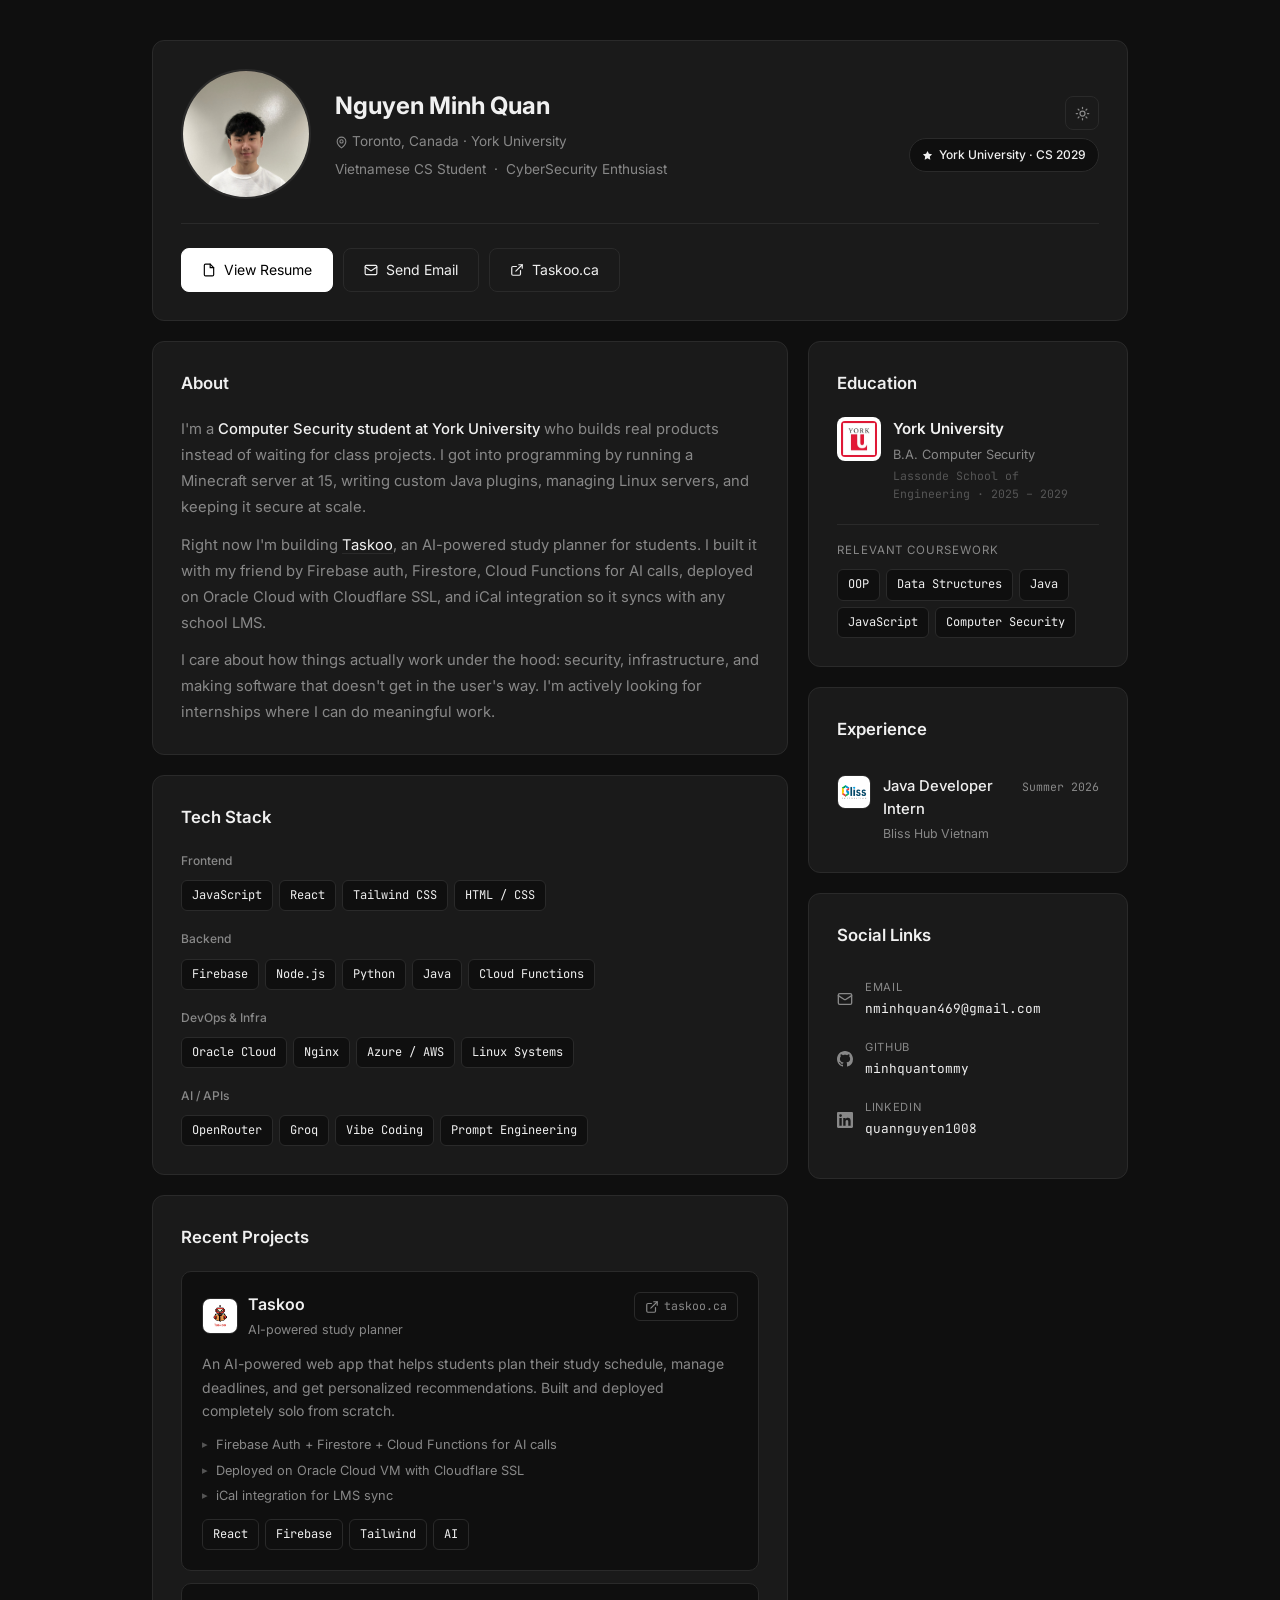
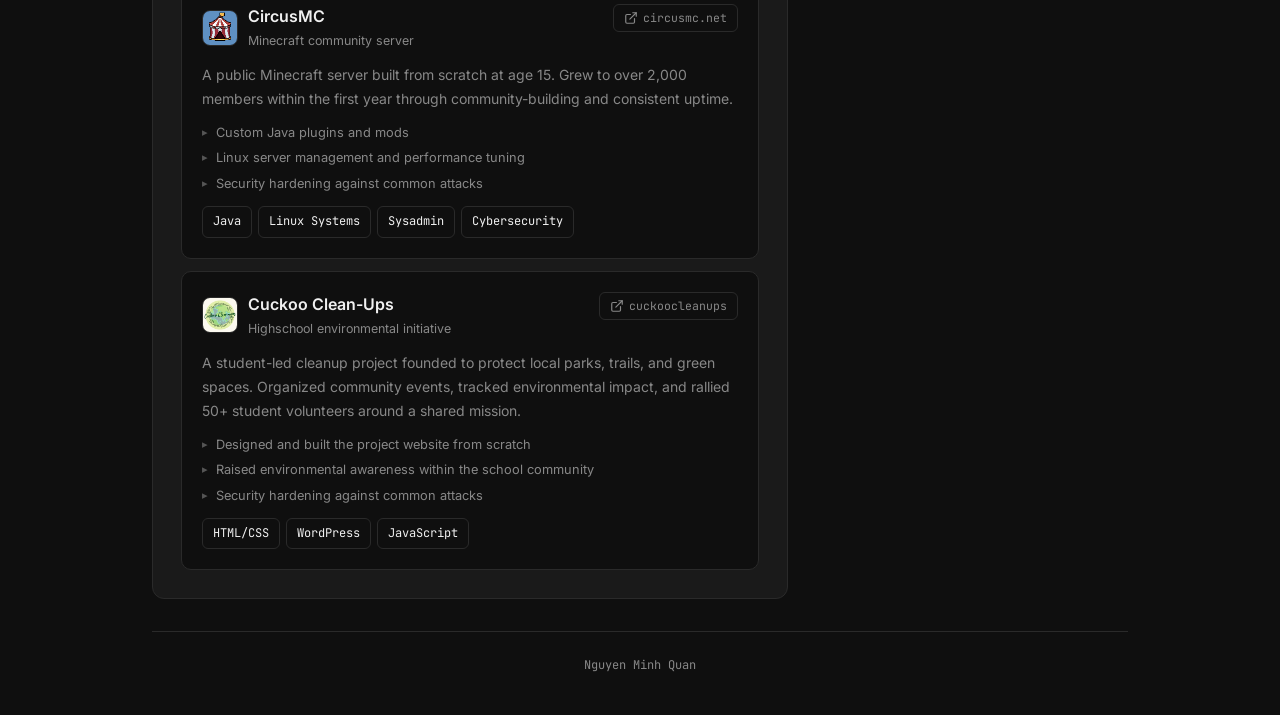
==== index.html @ 60f57f82 "Initial portfolio website" ====
<!DOCTYPE html>
<html lang="en">
<head>
  <meta charset="UTF-8" />
  <meta name="viewport" content="width=device-width, initial-scale=1.0" />
  <meta name="description" content="Nguyen Minh Quan · CS Student & Indie Developer" />
  <title>Quan's Portfolio</title>
  <link rel="preconnect" href="https://fonts.googleapis.com" />
  <link rel="preconnect" href="https://fonts.gstatic.com" crossorigin />
  <link href="https://fonts.googleapis.com/css2?family=Inter:wght@400;500;600;700&family=JetBrains+Mono:wght@400;500;700&display=swap" rel="stylesheet" />
  <link rel="stylesheet" href="style.css" />
  <script defer src="script.js"></script>
</head>
<body>
<div class="page">

  
  <header class="profile">
    <div class="profile-top">
      <img class="profile-avatar" src="assests/Ava LinkedIn.png" alt="Nguyen Minh Quan" />

      <div class="profile-info">
        <h1 class="profile-name">Nguyen Minh Quan</h1>
        <p class="profile-location">
          <svg width="13" height="13" viewBox="0 0 24 24" fill="none" stroke="currentColor" stroke-width="2" stroke-linecap="round" stroke-linejoin="round"><path d="M20 10c0 6-8 12-8 12s-8-6-8-12a8 8 0 0 1 16 0Z"/><circle cx="12" cy="10" r="3"/></svg>
          Toronto, Canada · York University
        </p>
        <p class="profile-title">Vietnamese CS Student &nbsp;·&nbsp; CyberSecurity Enthusiast</p>
      </div>

      <div style="display:flex;flex-direction:column;align-items:flex-end;gap:8px;flex-shrink:0;">
        <button id="theme-toggle" aria-label="Toggle light/dark mode">
          <span class="icon-dark">
            <!-- sun -->
            <svg width="15" height="15" viewBox="0 0 24 24" fill="none" stroke="currentColor" stroke-width="2" stroke-linecap="round" stroke-linejoin="round"><circle cx="12" cy="12" r="4"/><path d="M12 2v2M12 20v2M4.93 4.93l1.41 1.41M17.66 17.66l1.41 1.41M2 12h2M20 12h2M4.93 19.07l1.41-1.41M17.66 6.34l1.41-1.41"/></svg>
          </span>
          <span class="icon-light">
            <!-- moon -->
            <svg width="15" height="15" viewBox="0 0 24 24" fill="none" stroke="currentColor" stroke-width="2" stroke-linecap="round" stroke-linejoin="round"><path d="M12 3a6 6 0 0 0 9 9 9 9 0 1 1-9-9Z"/></svg>
          </span>
        </button>
        <span class="profile-badge">
          <svg width="11" height="11" viewBox="0 0 24 24" fill="currentColor"><path d="M12 2l3.09 6.26L22 9.27l-5 4.87 1.18 6.88L12 17.77l-6.18 3.25L7 14.14 2 9.27l6.91-1.01L12 2z"/></svg>
          York University · CS 2029
        </span>
      </div>
    </div>

    <div class="profile-ctas">
      <a href="resume.pdf" target="_blank" class="btn btn-primary">
        <svg width="14" height="14" viewBox="0 0 24 24" fill="none" stroke="currentColor" stroke-width="2" stroke-linecap="round" stroke-linejoin="round"><path d="M14 2H6a2 2 0 0 0-2 2v16a2 2 0 0 0 2 2h12a2 2 0 0 0 2-2V8z"/><polyline points="14 2 14 8 20 8"/></svg>
        View Resume
      </a>
      <a href="mailto:nminhquan469@gmail.com" class="btn">
        <svg width="14" height="14" viewBox="0 0 24 24" fill="none" stroke="currentColor" stroke-width="2" stroke-linecap="round" stroke-linejoin="round"><rect x="2" y="4" width="20" height="16" rx="2"/><path d="m22 7-8.97 5.7a1.94 1.94 0 0 1-2.06 0L2 7"/></svg>
        Send Email
      </a>
      <a href="https://taskoo.ca" target="_blank" class="btn">
        <svg width="14" height="14" viewBox="0 0 24 24" fill="none" stroke="currentColor" stroke-width="2" stroke-linecap="round" stroke-linejoin="round"><path d="M18 13v6a2 2 0 0 1-2 2H5a2 2 0 0 1-2-2V8a2 2 0 0 1 2-2h6"/><polyline points="15 3 21 3 21 9"/><line x1="10" y1="14" x2="21" y2="3"/></svg>
        Taskoo.ca
      </a>
    </div>
  </header>

  <!-- ── Main Grid ───────────────────────────────────── -->
  <main>
    <div class="grid">

      <!-- Left column -->
      <div class="col">

        <!-- About -->
        <section class="card" aria-labelledby="about-heading">
          <h2 class="card-title" id="about-heading">About</h2>
          <div class="about-body">
            <p>I'm a <strong>Computer Security student at York University</strong> who builds real products instead of waiting for class projects. I got into programming by running a Minecraft server at 15, writing custom Java plugins, managing Linux servers, and keeping it secure at scale.</p>
            <p>Right now I'm building <a href="https://taskoo.ca" target="_blank">Taskoo</a>, an AI-powered study planner for students. I built it with my friend by Firebase auth, Firestore, Cloud Functions for AI calls, deployed on Oracle Cloud with Cloudflare SSL, and iCal integration so it syncs with any school LMS.</p>
            <p>I care about how things actually work under the hood: security, infrastructure, and making software that doesn't get in the user's way. I'm actively looking for internships where I can do meaningful work.</p>
          </div>
        </section>

        <!-- Tech Stack -->
        <section class="card" aria-labelledby="stack-heading">
          <h2 class="card-title" id="stack-heading">Tech Stack</h2>

          <div class="stack-group">
            <p class="stack-label">Frontend</p>
            <div class="tags">
              <span class="tag">JavaScript</span>
              <span class="tag">React</span>
              <span class="tag">Tailwind CSS</span>
              <span class="tag">HTML / CSS</span>
            </div>
          </div>

          <div class="stack-group">
            <p class="stack-label">Backend</p>
            <div class="tags">
              <span class="tag">Firebase</span>
              <span class="tag">Node.js</span>
              <span class="tag">Python</span>
              <span class="tag">Java</span>
              <span class="tag">Cloud Functions</span>
            </div>
          </div>

          <div class="stack-group">
            <p class="stack-label">DevOps & Infra</p>
            <div class="tags">
              <span class="tag">Oracle Cloud</span>
              <span class="tag">Nginx</span>
              <span class="tag">Azure / AWS</span>
              <span class="tag">Linux Systems</span>
            </div>
          </div>

          <div class="stack-group">
            <p class="stack-label">AI / APIs</p>
            <div class="tags">
              <span class="tag">OpenRouter</span>
              <span class="tag">Groq</span>
              <span class="tag">Vibe Coding</span>
              <span class="tag">Prompt Engineering</span>
            </div>
          </div>
        </section>

        <!-- Projects -->
        <section class="card" aria-labelledby="projects-heading">
          <h2 class="card-title" id="projects-heading">Recent Projects</h2>
          <div class="projects-list">

            <article class="project-card">
              <div class="project-header">
                <div class="project-title-row">
                  <img class="project-logo" src="assests/Taskoo Logo.png" alt="Taskoo" />
                  <div>
                    <h3 class="project-title">Taskoo</h3>
                    <p class="project-subtitle">AI-powered study planner</p>
                  </div>
                </div>
                <a href="https://taskoo.ca" target="_blank" class="project-link" aria-label="Open Taskoo">
                  <svg width="14" height="14" viewBox="0 0 24 24" fill="none" stroke="currentColor" stroke-width="2" stroke-linecap="round" stroke-linejoin="round"><path d="M18 13v6a2 2 0 0 1-2 2H5a2 2 0 0 1-2-2V8a2 2 0 0 1 2-2h6"/><polyline points="15 3 21 3 21 9"/><line x1="10" y1="14" x2="21" y2="3"/></svg>
                  taskoo.ca
                </a>
              </div>
              <p class="project-desc">An AI-powered web app that helps students plan their study schedule, manage deadlines, and get personalized recommendations. Built and deployed completely solo from scratch.</p>
              <ul class="project-highlights">
                <li>Firebase Auth + Firestore + Cloud Functions for AI calls</li>
                <li>Deployed on Oracle Cloud VM with Cloudflare SSL</li>
                <li>iCal integration for LMS sync</li>
              </ul>
              <div class="tags">
                <span class="tag">React</span>
                <span class="tag">Firebase</span>
                <span class="tag">Tailwind</span>
                <span class="tag">AI</span>
              </div>
            </article>

            <article class="project-card">
              <div class="project-header">
                <div class="project-title-row">
                  <img class="project-logo" src="assests/circusmc.PNG" alt="CircusMC" />
                  <div>
                    <h3 class="project-title">CircusMC</h3>
                    <p class="project-subtitle">Minecraft community server</p>
                  </div>
                </div>
                <a href="https://circusmc.net" target="_blank" class="project-link" aria-label="Open CircusMC">
                  <svg width="14" height="14" viewBox="0 0 24 24" fill="none" stroke="currentColor" stroke-width="2" stroke-linecap="round" stroke-linejoin="round"><path d="M18 13v6a2 2 0 0 1-2 2H5a2 2 0 0 1-2-2V8a2 2 0 0 1 2-2h6"/><polyline points="15 3 21 3 21 9"/><line x1="10" y1="14" x2="21" y2="3"/></svg>
                  circusmc.net
                </a>
              </div>
              <p class="project-desc">A public Minecraft server built from scratch at age 15. Grew to over 2,000 members within the first year through community-building and consistent uptime.</p>
              <ul class="project-highlights">
                <li>Custom Java plugins and mods</li>
                <li>Linux server management and performance tuning</li>
                <li>Security hardening against common attacks</li>
              </ul>
              <div class="tags">
                <span class="tag">Java</span>
                <span class="tag">Linux Systems</span>
                <span class="tag">Sysadmin</span>
                <span class="tag">Cybersecurity</span>
              </div>
            </article>

            <article class="project-card">
              <div class="project-header">
                <div class="project-title-row">
                  <img class="project-logo" src="assests/Cuckoo.png" alt="CircusMC" />
                  <div>
                    <h3 class="project-title">Cuckoo Clean-Ups</h3>
                    <p class="project-subtitle">Highschool environmental initiative</p>
                  </div>
                </div>
                <a href="https://www.instagram.com/cuckoocleanups/" target="_blank" class="project-link" aria-label="Open CircusMC">
                  <svg width="14" height="14" viewBox="0 0 24 24" fill="none" stroke="currentColor" stroke-width="2" stroke-linecap="round" stroke-linejoin="round"><path d="M18 13v6a2 2 0 0 1-2 2H5a2 2 0 0 1-2-2V8a2 2 0 0 1 2-2h6"/><polyline points="15 3 21 3 21 9"/><line x1="10" y1="14" x2="21" y2="3"/></svg>
                  cuckoocleanups
                </a>
              </div>
              <p class="project-desc">A student-led cleanup project founded to protect local parks, trails, and green spaces. Organized community events, tracked environmental impact, and rallied 50+ student volunteers around a shared mission.

</p>
              <ul class="project-highlights">
                <li>Designed and built the project website from scratch</li>
                <li>Raised environmental awareness within the school community</li>
                <li>Security hardening against common attacks</li>
              </ul>
              <div class="tags">
                <span class="tag">HTML/CSS</span>
                <span class="tag">WordPress</span>
                <span class="tag">JavaScript</span>
              </div>
            </article>

          </div>
        </section>

      </div><!-- /left col -->

      <!-- Right column -->
      <div class="col">

        <!-- Education -->
        <section class="card" aria-labelledby="edu-heading">
          <h2 class="card-title" id="edu-heading">Education</h2>
          <div class="edu-header">
            <img class="edu-logo" src="assests/yorkulogo.jpg" alt="York University" />
            <div>
              <p class="edu-name">York University</p>
              <p class="edu-degree">B.A. Computer Security</p>
              <p class="edu-period">Lassonde School of Engineering · 2025 – 2029</p>
            </div>
          </div>
          <p class="coursework-label">Relevant Coursework</p>
          <div class="tags">
            <span class="tag">OOP</span>
            <span class="tag">Data Structures</span>
            <span class="tag">Java</span>
            <span class="tag">JavaScript</span>
            <span class="tag">Computer Security</span>
          </div>
        </section>

        <!-- Experience -->
        <section class="card" aria-labelledby="exp-heading">
          <h2 class="card-title" id="exp-heading">Experience</h2>

          <div class="exp-item">
            <img class="exp-logo" src="assests/blisscorp.png" alt="Bliss Corporation" />
            <div class="exp-info">
              <p class="exp-role">Java Developer Intern</p>
              <p class="exp-sub"><a href="https://blisshub.com/" target="_blank">Bliss Hub Vietnam</a></p>
            </div>
            <span class="exp-period">Summer 2026</span>
          </div>


        </section>

        <!-- Contact -->
        <section class="card" aria-labelledby="contact-heading">
          <h2 class="card-title" id="contact-heading">Social Links</h2>

          <a href="mailto:nminhquan469@gmail.com" class="contact-item">
            <svg class="contact-icon" width="16" height="16" viewBox="0 0 24 24" fill="none" stroke="currentColor" stroke-width="2" stroke-linecap="round" stroke-linejoin="round"><rect x="2" y="4" width="20" height="16" rx="2"/><path d="m22 7-8.97 5.7a1.94 1.94 0 0 1-2.06 0L2 7"/></svg>
            <div>
              <p class="contact-label">Email</p>
              <p class="contact-value">nminhquan469@gmail.com</p>
            </div>
            <svg class="contact-arrow" width="12" height="12" viewBox="0 0 24 24" fill="none" stroke="currentColor" stroke-width="2"><path d="M18 13v6a2 2 0 0 1-2 2H5a2 2 0 0 1-2-2V8a2 2 0 0 1 2-2h6"/><polyline points="15 3 21 3 21 9"/><line x1="10" y1="14" x2="21" y2="3"/></svg>
          </a>

          <a href="https://github.com/minhquantommy" target="_blank" class="contact-item">
            <svg class="contact-icon" width="16" height="16" viewBox="0 0 24 24" fill="currentColor"><path d="M12 0C5.37 0 0 5.37 0 12c0 5.31 3.435 9.795 8.205 11.385.6.105.825-.255.825-.57 0-.285-.015-1.23-.015-2.235-3.015.555-3.795-.735-4.035-1.41-.135-.345-.72-1.41-1.23-1.695-.42-.225-1.02-.78-.015-.795.945-.015 1.62.87 1.845 1.23 1.08 1.815 2.805 1.305 3.495.99.105-.78.42-1.305.765-1.605-2.67-.3-5.46-1.335-5.46-5.925 0-1.305.465-2.385 1.23-3.225-.12-.3-.54-1.53.12-3.18 0 0 1.005-.315 3.3 1.23.96-.27 1.98-.405 3-.405s2.04.135 3 .405c2.295-1.56 3.3-1.23 3.3-1.23.66 1.65.24 2.88.12 3.18.765.84 1.23 1.905 1.23 3.225 0 4.605-2.805 5.625-5.475 5.925.435.375.81 1.095.81 2.22 0 1.605-.015 2.895-.015 3.3 0 .315.225.69.825.57A12.02 12.02 0 0 0 24 12c0-6.63-5.37-12-12-12z"/></svg>
            <div>
              <p class="contact-label">GitHub</p>
              <p class="contact-value">minhquantommy</p>
            </div>
            <svg class="contact-arrow" width="12" height="12" viewBox="0 0 24 24" fill="none" stroke="currentColor" stroke-width="2"><path d="M18 13v6a2 2 0 0 1-2 2H5a2 2 0 0 1-2-2V8a2 2 0 0 1 2-2h6"/><polyline points="15 3 21 3 21 9"/><line x1="10" y1="14" x2="21" y2="3"/></svg>
          </a>

          <a href="https://linkedin.com/in/quannguyen1008" target="_blank" class="contact-item">
            <svg class="contact-icon" width="16" height="16" viewBox="0 0 24 24" fill="currentColor"><path d="M20.447 20.452h-3.554v-5.569c0-1.328-.027-3.037-1.852-3.037-1.853 0-2.136 1.445-2.136 2.939v5.667H9.351V9h3.414v1.561h.046c.477-.9 1.637-1.85 3.37-1.85 3.601 0 4.267 2.37 4.267 5.455v6.286zM5.337 7.433a2.062 2.062 0 0 1-2.063-2.065 2.064 2.064 0 1 1 2.063 2.065zm1.782 13.019H3.555V9h3.564v11.452zM22.225 0H1.771C.792 0 0 .774 0 1.729v20.542C0 23.227.792 24 1.771 24h20.451C23.2 24 24 23.227 24 22.271V1.729C24 .774 23.2 0 22.222 0h.003z"/></svg>
            <div>
              <p class="contact-label">LinkedIn</p>
              <p class="contact-value">quannguyen1008</p>
            </div>
            <svg class="contact-arrow" width="12" height="12" viewBox="0 0 24 24" fill="none" stroke="currentColor" stroke-width="2"><path d="M18 13v6a2 2 0 0 1-2 2H5a2 2 0 0 1-2-2V8a2 2 0 0 1 2-2h6"/><polyline points="15 3 21 3 21 9"/><line x1="10" y1="14" x2="21" y2="3"/></svg>
          </a>

        </section>

      </div><!-- /right col -->

    </div><!-- /grid -->
  </main>

  <footer>Nguyen Minh Quan</footer>

</div><!-- /page -->
</body>
</html>
---- style.css ----
/* ── Reset & Base ─────────────────────────────────────── */
*, *::before, *::after { box-sizing: border-box; margin: 0; padding: 0; }

:root {
  --bg:           #0f0f0f;
  --card:         #1a1a1a;
  --border:       #2a2a2a;
  --text:         #f0f0f0;
  --muted:        #888;
  --muted-dark:   #555;
  --white:        #ffffff;
  --black:        #000000;
  --tag-bg:       #0f0f0f;
  --exp-initial-bg: #0f0f0f;
  --project-card-bg: #0f0f0f;
  --card-spotlight: #242424;

  --radius:       12px;
  --gap:          20px;
  --ease:         cubic-bezier(0.16, 1, 0.3, 1);
}

/* ── Light mode ───────────────────────────────────────── */
:root.light {
  --bg:           #f4f4f5;
  --card:         #ffffff;
  --border:       #e2e2e5;
  --text:         #111111;
  --muted:        #666666;
  --muted-dark:   #999999;
  --white:        #111111;
  --black:        #ffffff;
  --tag-bg:       #f0f0f1;
  --exp-initial-bg: #f0f0f1;
  --project-card-bg: #f7f7f8;
  --card-spotlight: #f9f9f9;
}

/* Transition all colour changes smoothly */
body, .card, .profile, .btn, .tag, .project-card,
.exp-initial, .contact-item, .stat-row {
  transition-property: background, background-color, border-color, color, box-shadow;
  transition-duration: 0.3s;
  transition-timing-function: var(--ease);
}

html { scroll-behavior: smooth; }

body {
  background: var(--bg);
  color: var(--text);
  font-family: 'Inter', system-ui, sans-serif;
  font-size: 15px;
  line-height: 1.6;
  -webkit-font-smoothing: antialiased;
  min-height: 100vh;
  overflow-x: hidden;
}

a { color: inherit; text-decoration: none; }
img { display: block; max-width: 100%; }
ul { list-style: none; }

::selection { background: var(--white); color: var(--black); }

::-webkit-scrollbar { width: 4px; }
::-webkit-scrollbar-track { background: var(--bg); }
::-webkit-scrollbar-thumb { background: var(--border); border-radius: 2px; }
::-webkit-scrollbar-thumb:hover { background: var(--muted-dark); }

/* ── Scroll reveal ────────────────────────────────────── */
.reveal {
  opacity: 0;
  transform: translateY(24px);
  transition: opacity 0.6s var(--ease), transform 0.6s var(--ease);
}
.reveal.visible {
  opacity: 1;
  transform: translateY(0);
}

/* ── Layout ───────────────────────────────────────────── */
.page {
  max-width: 1024px;
  margin: 0 auto;
  padding: 40px 24px;
}

.grid {
  display: grid;
  grid-template-columns: 1fr 320px;
  gap: var(--gap);
  align-items: start;
}

.col { display: flex; flex-direction: column; gap: var(--gap); }

/* ── Card ─────────────────────────────────────────────── */
.card {
  background: var(--card);
  border: 1px solid var(--border);
  border-radius: var(--radius);
  padding: 28px;
  transition: border-color 0.25s var(--ease), box-shadow 0.25s var(--ease), transform 0.25s var(--ease);
}
.card:hover {
  border-color: #383838;
  box-shadow: 0 8px 32px rgba(0,0,0,0.4);
  transform: translateY(-2px);
}

.card-title {
  font-size: 1.05rem;
  font-weight: 600;
  color: var(--text);
  margin-bottom: 20px;
}

/* ── Profile Header ───────────────────────────────────── */
.profile {
  background: var(--card);
  border: 1px solid var(--border);
  border-radius: var(--radius);
  padding: 28px;
  margin-bottom: var(--gap);
  transition: border-color 0.25s var(--ease), box-shadow 0.25s var(--ease);
}
.profile:hover {
  border-color: #383838;
  box-shadow: 0 8px 32px rgba(0,0,0,0.4);
}

.profile-top {
  display: flex;
  gap: 24px;
  align-items: center;
  flex-wrap: wrap;
}

.profile-avatar {
  width: 130px;
  height: 130px;
  border-radius: 50%;
  object-fit: cover;
  object-position: top;
  border: 2px solid var(--border);
  flex-shrink: 0;
  transition: border-color 0.3s var(--ease), transform 0.3s var(--ease);
}
.profile-avatar:hover {
  border-color: var(--muted-dark);
  transform: scale(1.04);
}

.profile-info { flex: 1; min-width: 0; }

.profile-name {
  font-size: 1.5rem;
  font-weight: 700;
  color: var(--text);
  margin-bottom: 6px;
}

.profile-location {
  font-size: 0.85rem;
  color: var(--muted);
  display: flex;
  align-items: center;
  gap: 4px;
  margin-bottom: 6px;
}

.profile-title { font-size: 0.85rem; color: var(--muted); }

/* ── Theme toggle button ──────────────────────────────── */
#theme-toggle {
  display: inline-flex;
  align-items: center;
  justify-content: center;
  width: 34px;
  height: 34px;
  border-radius: 8px;
  border: 1px solid var(--border);
  background: var(--card);
  color: var(--muted);
  cursor: pointer;
  font-family: inherit;
  transition: border-color 0.2s, color 0.2s, transform 0.2s var(--ease), background 0.3s;
}
#theme-toggle:hover { border-color: var(--muted-dark); color: var(--text); transform: scale(1.08); }

/* show/hide icons based on mode */
:root .icon-dark  { display: flex; }
:root .icon-light { display: none; }
:root.light .icon-dark  { display: none; }
:root.light .icon-light { display: flex; }

.profile-badge {
  background: var(--tag-bg);
  border: 1px solid var(--border);
  color: var(--text);
  font-size: 0.75rem;
  font-weight: 500;
  padding: 6px 12px;
  border-radius: 99px;
  display: inline-flex;
  align-items: center;
  gap: 6px;
  flex-shrink: 0;
  transition: border-color 0.2s, background 0.2s;
}
.profile-badge:hover { background: #2a2a2a; border-color: var(--muted-dark); }

.profile-ctas {
  display: flex;
  flex-wrap: wrap;
  gap: 10px;
  margin-top: 24px;
  padding-top: 24px;
  border-top: 1px solid var(--border);
}

/* ── Buttons ──────────────────────────────────────────── */
.btn {
  display: inline-flex;
  align-items: center;
  gap: 8px;
  font-size: 0.875rem;
  padding: 10px 20px;
  border-radius: 8px;
  border: 1px solid var(--border);
  background: var(--card);
  color: var(--text);
  cursor: pointer;
  font-family: inherit;
  transition: border-color 0.2s var(--ease), background 0.2s var(--ease), transform 0.15s var(--ease), box-shadow 0.2s var(--ease);
}
.btn:hover {
  border-color: var(--muted-dark);
  transform: translateY(-1px);
  box-shadow: 0 4px 12px rgba(0,0,0,0.3);
}
.btn:active { transform: translateY(0); }

.btn.btn-primary {
  background: var(--white);
  color: var(--black);
  border-color: var(--white);
}
.btn.btn-primary:hover {
  background: #e8e8e8;
  border-color: #e8e8e8;
  box-shadow: 0 4px 16px rgba(255,255,255,0.12);
}

/* ── About ────────────────────────────────────────────── */
.about-body { display: flex; flex-direction: column; gap: 12px; }
.about-body p { font-size: 0.925rem; color: var(--muted); line-height: 1.75; }
.about-body a {
  color: var(--text);
  text-decoration: underline;
  text-underline-offset: 3px;
  text-decoration-color: var(--border);
  transition: text-decoration-color 0.2s;
}
.about-body a:hover { text-decoration-color: var(--muted); }
.about-body strong { color: var(--text); font-weight: 500; }

/* ── Tech Stack ───────────────────────────────────────── */
.stack-group { margin-bottom: 18px; }
.stack-group:last-child { margin-bottom: 0; }
.stack-label { font-size: 0.75rem; color: var(--muted); font-weight: 500; margin-bottom: 10px; }
.tags { display: flex; flex-wrap: wrap; gap: 6px; }
.tag {
  font-family: 'JetBrains Mono', monospace;
  font-size: 0.75rem;
  color: var(--text);
  background: var(--tag-bg);
  border: 1px solid var(--border);
  padding: 5px 10px;
  border-radius: 6px;
  transition: border-color 0.2s var(--ease), transform 0.2s var(--ease), color 0.2s;
  cursor: default;
}
.tag:hover {
  border-color: var(--muted-dark);
  transform: translateY(-1px);
  color: var(--white);
}

/* ── Projects ─────────────────────────────────────────── */
.projects-list { display: flex; flex-direction: column; gap: 12px; }

.project-card {
  background: var(--project-card-bg);
  border: 1px solid var(--border);
  border-radius: 10px;
  padding: 20px;
  transition: border-color 0.25s var(--ease), transform 0.25s var(--ease), box-shadow 0.25s var(--ease);
  display: flex;
  flex-direction: column;
  gap: 12px;
}
.project-card:hover {
  border-color: var(--muted-dark);
  transform: translateY(-2px);
  box-shadow: 0 8px 24px rgba(0,0,0,0.2);
}

.project-header {
  display: flex;
  justify-content: space-between;
  align-items: flex-start;
  gap: 12px;
}
.project-title-row {
  display: flex;
  align-items: center;
  gap: 10px;
}
.project-logo {
  width: 36px;
  height: 36px;
  border-radius: 8px;
  object-fit: cover;
  flex-shrink: 0;
  border: 1px solid var(--border);
}
.project-title { font-size: 1rem; font-weight: 600; color: var(--text); margin-bottom: 2px; }
.project-subtitle { font-size: 0.78rem; color: var(--muted); }

.project-link {
  display: inline-flex;
  align-items: center;
  gap: 5px;
  font-family: 'JetBrains Mono', monospace;
  font-size: 0.72rem;
  color: var(--muted);
  border: 1px solid var(--border);
  padding: 4px 10px;
  border-radius: 6px;
  white-space: nowrap;
  flex-shrink: 0;
  transition: color 0.2s, border-color 0.2s, transform 0.2s var(--ease);
}
.project-card:hover .project-link { color: var(--text); border-color: var(--muted-dark); transform: translate(1px, -1px); }

.project-desc { font-size: 0.875rem; color: var(--muted); line-height: 1.7; }

.project-highlights {
  list-style: none;
  display: flex;
  flex-direction: column;
  gap: 5px;
}
.project-highlights li {
  font-size: 0.8rem;
  color: var(--muted);
  padding-left: 14px;
  position: relative;
}
.project-highlights li::before {
  content: '▸';
  position: absolute;
  left: 0;
  color: var(--muted-dark);
  font-size: 0.7rem;
  top: 1px;
}

/* ── Education ────────────────────────────────────────── */
.edu-header { display: flex; align-items: flex-start; gap: 12px; margin-bottom: 20px; }
.edu-logo {
  width: 44px;
  height: 44px;
  border-radius: 8px;
  object-fit: contain;
  background: #fff;
  padding: 4px;
  flex-shrink: 0;
  transition: transform 0.3s var(--ease);
}
.edu-logo:hover { transform: scale(1.06); }
.edu-name { font-size: 0.95rem; font-weight: 600; color: var(--text); margin-bottom: 3px; }
.edu-degree { font-size: 0.8rem; color: var(--muted); margin-bottom: 2px; }
.edu-period { font-family: 'JetBrains Mono', monospace; font-size: 0.72rem; color: var(--muted-dark); }

.coursework-label {
  font-size: 0.72rem;
  color: var(--muted);
  text-transform: uppercase;
  letter-spacing: 0.08em;
  margin-bottom: 10px;
  padding-top: 16px;
  border-top: 1px solid var(--border);
}

/* ── Stats ────────────────────────────────────────────── */
.stat-row {
  display: flex;
  justify-content: space-between;
  align-items: center;
  padding: 10px 0;
  border-bottom: 1px solid var(--border);
  transition: padding-left 0.2s var(--ease);
}
.stat-row:hover { padding-left: 4px; }
.stat-row:last-child { border-bottom: none; }
.stat-label { font-size: 0.875rem; color: var(--muted); }
.stat-value {
  font-family: 'JetBrains Mono', monospace;
  font-size: 0.875rem;
  font-weight: 600;
  color: var(--text);
}

/* ── Experience ───────────────────────────────────────── */
.exp-item {
  display: flex;
  align-items: flex-start;
  gap: 12px;
  padding: 12px 0;
  border-bottom: 1px solid var(--border);
  transition: padding-left 0.2s var(--ease);
}
.exp-item:hover { padding-left: 4px; }
.exp-item:last-child { border-bottom: none; padding-bottom: 0; }
.exp-initial {
  width: 34px;
  height: 34px;
  border-radius: 8px;
  background: var(--exp-initial-bg);
  border: 1px solid var(--border);
  display: flex;
  align-items: center;
  justify-content: center;
  font-family: 'JetBrains Mono', monospace;
  font-size: 0.75rem;
  font-weight: 700;
  color: var(--text);
  flex-shrink: 0;
  transition: border-color 0.2s, background 0.2s;
}
.exp-item:hover .exp-initial { background: var(--border); border-color: var(--muted-dark); }
.exp-logo {
  width: 34px;
  height: 34px;
  border-radius: 8px;
  object-fit: cover;
  border: 1px solid var(--border);
  flex-shrink: 0;
  transition: border-color 0.2s, transform 0.2s var(--ease);
}
.exp-item:hover .exp-logo { border-color: var(--muted-dark); transform: scale(1.05); }
.exp-info { flex: 1; min-width: 0; }
.exp-role { font-size: 0.925rem; font-weight: 500; color: var(--text); }
.exp-sub { font-size: 0.775rem; color: var(--muted); margin-top: 2px; }
.exp-sub a { transition: color 0.15s; }
.exp-sub a:hover { color: var(--text); }
.exp-period { font-family: 'JetBrains Mono', monospace; font-size: 0.72rem; color: var(--muted); flex-shrink: 0; margin-top: 3px; }

/* ── Contact ──────────────────────────────────────────── */
.contact-item {
  display: flex;
  align-items: center;
  gap: 12px;
  padding: 10px 12px;
  border-radius: 8px;
  margin: 0 -12px;
  transition: background 0.2s var(--ease), transform 0.2s var(--ease);
}
.contact-item:hover { background: var(--tag-bg); transform: translateX(4px); }
.contact-icon { color: var(--muted); flex-shrink: 0; transition: color 0.2s; }
.contact-item:hover .contact-icon { color: var(--text); }
.contact-label { font-size: 0.7rem; color: var(--muted); text-transform: uppercase; letter-spacing: 0.06em; margin-bottom: 2px; }
.contact-value { font-family: 'JetBrains Mono', monospace; font-size: 0.8rem; color: var(--text); }
.contact-arrow { margin-left: auto; color: var(--muted); opacity: 0; transition: opacity 0.2s, transform 0.2s var(--ease); flex-shrink: 0; }
.contact-item:hover .contact-arrow { opacity: 1; transform: translateX(2px); }

/* ── Footer ───────────────────────────────────────────── */
footer {
  margin-top: 32px;
  padding-top: 24px;
  border-top: 1px solid var(--border);
  text-align: center;
  font-family: 'JetBrains Mono', monospace;
  font-size: 0.75rem;
  color: var(--muted);
}

/* ── Responsive ───────────────────────────────────────── */
@media (max-width: 768px) {
  .grid { grid-template-columns: 1fr; }
  .projects-grid { grid-template-columns: 1fr; }
  .profile-top { flex-direction: column; }
}

/* ── Reduced motion ───────────────────────────────────── */
@media (prefers-reduced-motion: reduce) {
  *, *::before, *::after { transition-duration: 0.01ms !important; animation-duration: 0.01ms !important; }
  .reveal { opacity: 1; transform: none; }
}
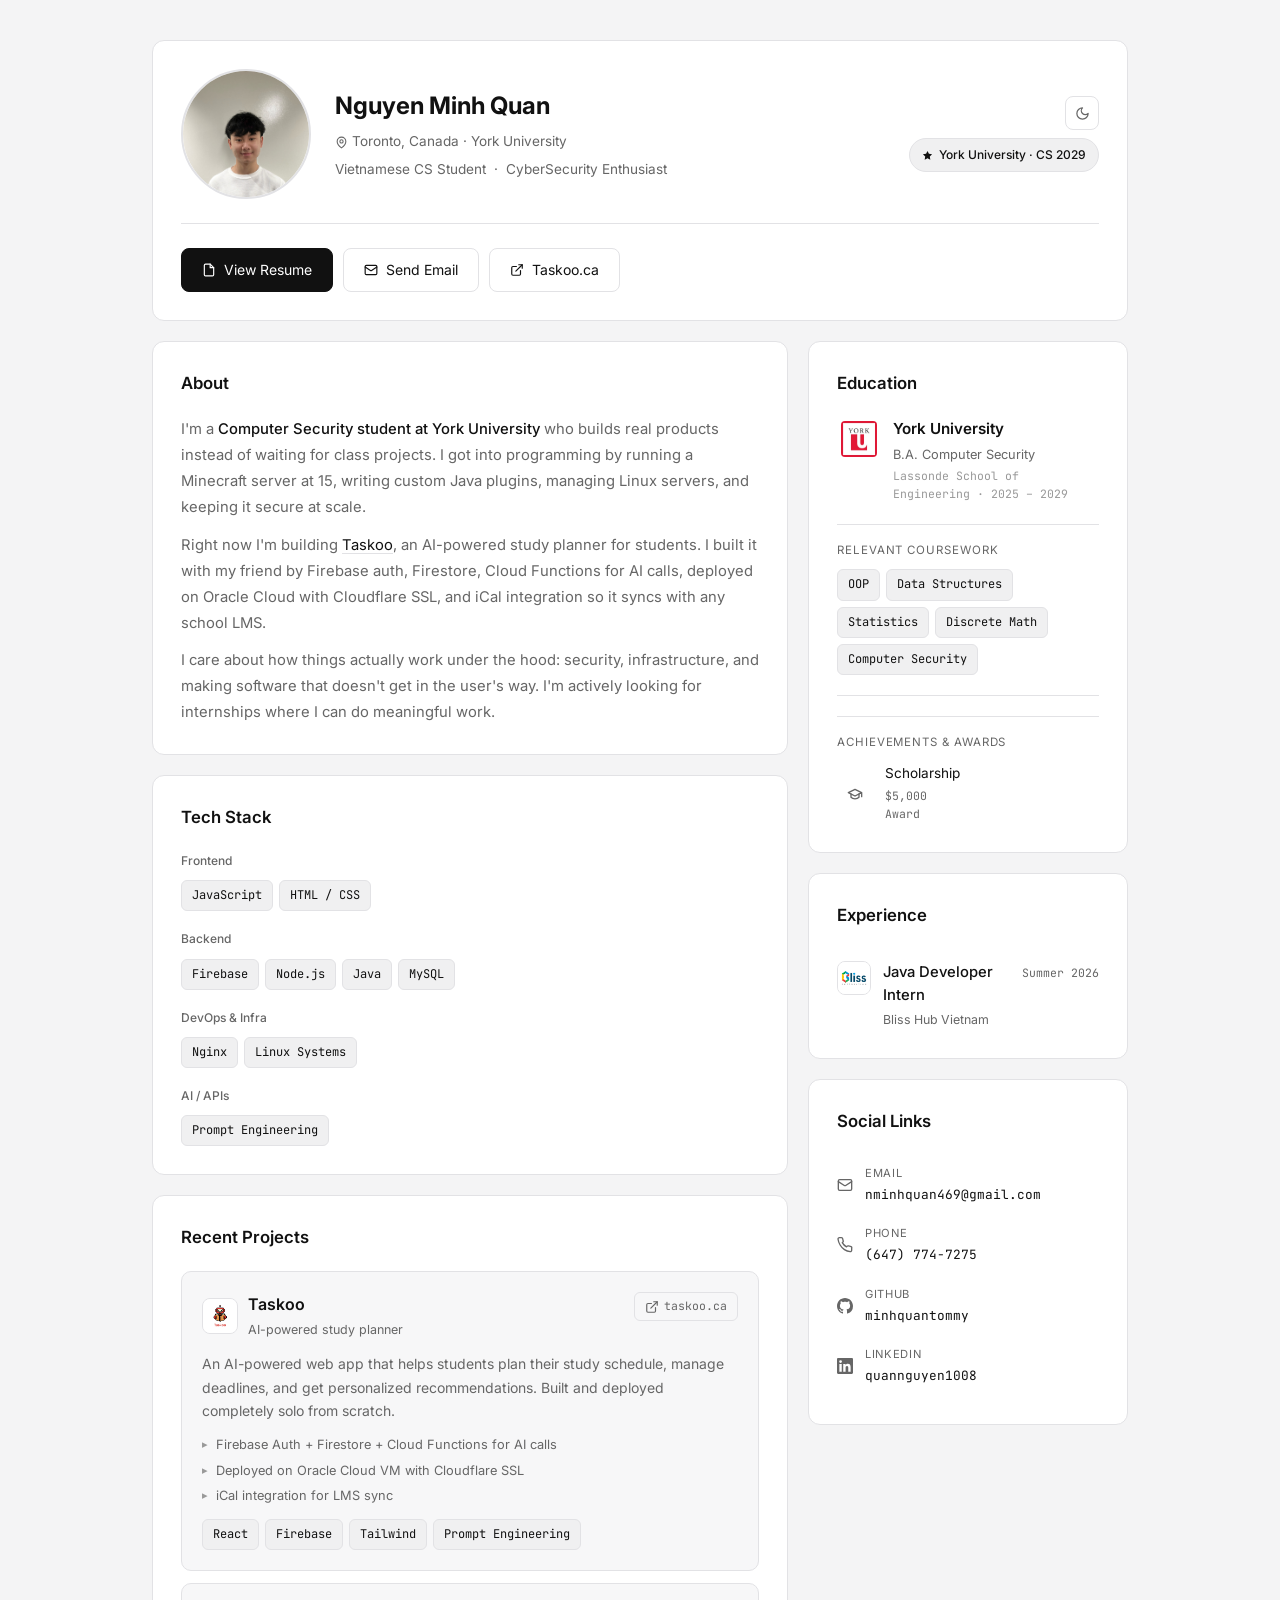
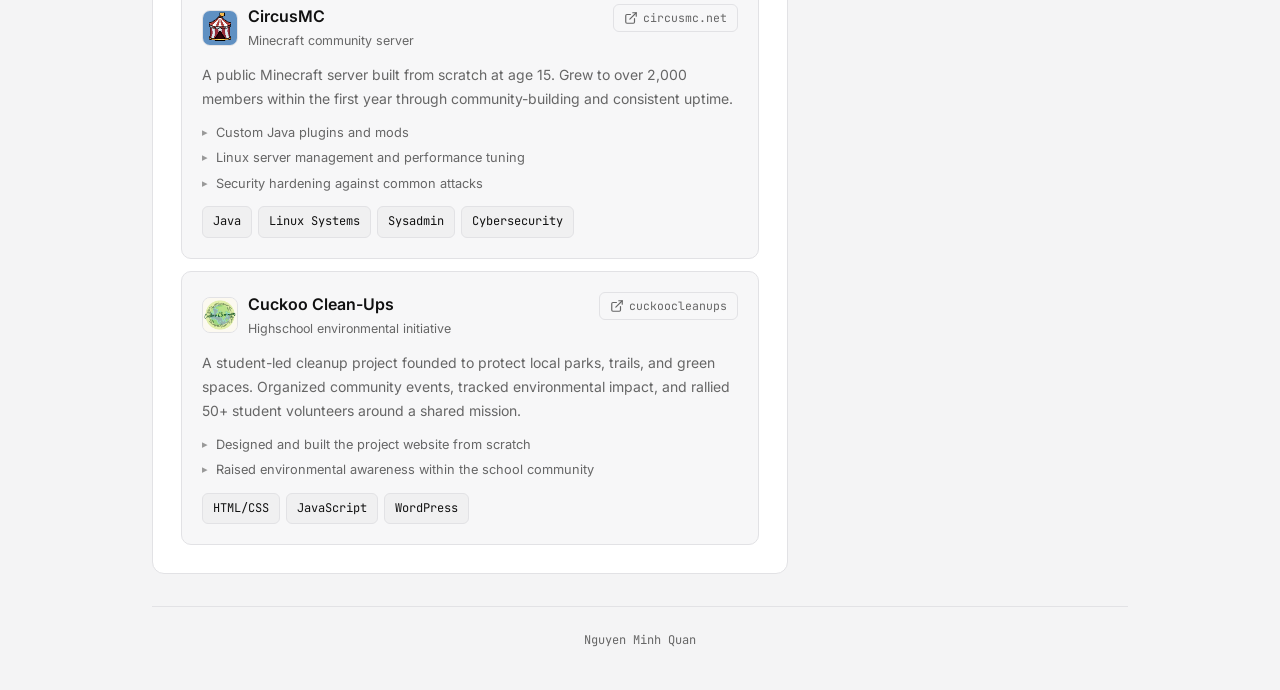
==== commit 4a110837: "index.html" ====
--- a/index.html
+++ b/index.html
@@ -87,8 +87,6 @@
             <p class="stack-label">Frontend</p>
             <div class="tags">
               <span class="tag">JavaScript</span>
-              <span class="tag">React</span>
-              <span class="tag">Tailwind CSS</span>
               <span class="tag">HTML / CSS</span>
             </div>
           </div>
@@ -98,18 +96,15 @@
             <div class="tags">
               <span class="tag">Firebase</span>
               <span class="tag">Node.js</span>
-              <span class="tag">Python</span>
               <span class="tag">Java</span>
-              <span class="tag">Cloud Functions</span>
+              <span class="tag">MySQL</span>
             </div>
           </div>
 
           <div class="stack-group">
             <p class="stack-label">DevOps & Infra</p>
             <div class="tags">
-              <span class="tag">Oracle Cloud</span>
               <span class="tag">Nginx</span>
-              <span class="tag">Azure / AWS</span>
               <span class="tag">Linux Systems</span>
             </div>
           </div>
@@ -117,9 +112,6 @@
           <div class="stack-group">
             <p class="stack-label">AI / APIs</p>
             <div class="tags">
-              <span class="tag">OpenRouter</span>
-              <span class="tag">Groq</span>
-              <span class="tag">Vibe Coding</span>
               <span class="tag">Prompt Engineering</span>
             </div>
           </div>
@@ -154,7 +146,7 @@
                 <span class="tag">React</span>
                 <span class="tag">Firebase</span>
                 <span class="tag">Tailwind</span>
-                <span class="tag">AI</span>
+                <span class="tag">Prompt Engineering</span>
               </div>
             </article>
 
@@ -206,12 +198,11 @@
               <ul class="project-highlights">
                 <li>Designed and built the project website from scratch</li>
                 <li>Raised environmental awareness within the school community</li>
-                <li>Security hardening against common attacks</li>
               </ul>
               <div class="tags">
                 <span class="tag">HTML/CSS</span>
+                <span class="tag">JavaScript</span>
                 <span class="tag">WordPress</span>
-                <span class="tag">JavaScript</span>
               </div>
             </article>
 
@@ -238,9 +229,24 @@
           <div class="tags">
             <span class="tag">OOP</span>
             <span class="tag">Data Structures</span>
-            <span class="tag">Java</span>
-            <span class="tag">JavaScript</span>
+            <span class="tag">Statistics</span>
+            <span class="tag">Discrete Math</span>
             <span class="tag">Computer Security</span>
+          </div>
+
+          <div class="edu-divider"></div>
+
+          <p class="coursework-label">Achievements &amp; Awards</p>
+          <div class="awards-grid">
+            <div class="award-entry">
+              <div class="award-entry-icon">
+                <svg width="16" height="16" viewBox="0 0 24 24" fill="none" stroke="currentColor" stroke-width="2" stroke-linecap="round" stroke-linejoin="round"><path d="M22 10v6M2 10l10-5 10 5-10 5z"/><path d="M6 12v5c3 3 9 3 12 0v-5"/></svg>
+              </div>
+              <div>
+                <p class="award-entry-title">Scholarship</p>
+                <p class="award-entry-sub">$5,000 Award</p>
+              </div>
+            </div>
           </div>
         </section>
 
@@ -252,7 +258,7 @@
             <img class="exp-logo" src="assests/blisscorp.png" alt="Bliss Corporation" />
             <div class="exp-info">
               <p class="exp-role">Java Developer Intern</p>
-              <p class="exp-sub"><a href="https://blisshub.com/" target="_blank">Bliss Hub Vietnam</a></p>
+              <p class="exp-sub"><a href="https://blisscorp.cc/" target="_blank">Bliss Hub Vietnam</a></p>
             </div>
             <span class="exp-period">Summer 2026</span>
           </div>
@@ -273,6 +279,15 @@
             <svg class="contact-arrow" width="12" height="12" viewBox="0 0 24 24" fill="none" stroke="currentColor" stroke-width="2"><path d="M18 13v6a2 2 0 0 1-2 2H5a2 2 0 0 1-2-2V8a2 2 0 0 1 2-2h6"/><polyline points="15 3 21 3 21 9"/><line x1="10" y1="14" x2="21" y2="3"/></svg>
           </a>
 
+
+          <a href="tel:+16477747275" class="contact-item">
+            <svg class="contact-icon" width="16" height="16" viewBox="0 0 24 24" fill="none" stroke="currentColor" stroke-width="2" stroke-linecap="round" stroke-linejoin="round"><path d="M22 16.92v3a2 2 0 0 1-2.18 2 19.79 19.79 0 0 1-8.63-3.07A19.5 19.5 0 0 1 4.69 12 19.79 19.79 0 0 1 1.6 3.38 2 2 0 0 1 3.58 1h3a2 2 0 0 1 2 1.72c.127.96.361 1.903.7 2.81a2 2 0 0 1-.45 2.11L7.91 8.54a16 16 0 0 0 6.29 6.29l.92-.92a2 2 0 0 1 2.11-.45c.907.339 1.85.573 2.81.7A2 2 0 0 1 22 16.92z"/></svg>
+            <div>
+              <p class="contact-label">Phone</p>
+              <p class="contact-value">(647) 774-7275</p>
+            </div>
+          </a>
+
           <a href="https://github.com/minhquantommy" target="_blank" class="contact-item">
             <svg class="contact-icon" width="16" height="16" viewBox="0 0 24 24" fill="currentColor"><path d="M12 0C5.37 0 0 5.37 0 12c0 5.31 3.435 9.795 8.205 11.385.6.105.825-.255.825-.57 0-.285-.015-1.23-.015-2.235-3.015.555-3.795-.735-4.035-1.41-.135-.345-.72-1.41-1.23-1.695-.42-.225-1.02-.78-.015-.795.945-.015 1.62.87 1.845 1.23 1.08 1.815 2.805 1.305 3.495.99.105-.78.42-1.305.765-1.605-2.67-.3-5.46-1.335-5.46-5.925 0-1.305.465-2.385 1.23-3.225-.12-.3-.54-1.53.12-3.18 0 0 1.005-.315 3.3 1.23.96-.27 1.98-.405 3-.405s2.04.135 3 .405c2.295-1.56 3.3-1.23 3.3-1.23.66 1.65.24 2.88.12 3.18.765.84 1.23 1.905 1.23 3.225 0 4.605-2.805 5.625-5.475 5.925.435.375.81 1.095.81 2.22 0 1.605-.015 2.895-.015 3.3 0 .315.225.69.825.57A12.02 12.02 0 0 0 24 12c0-6.63-5.37-12-12-12z"/></svg>
             <div>
@@ -281,6 +296,8 @@
             </div>
             <svg class="contact-arrow" width="12" height="12" viewBox="0 0 24 24" fill="none" stroke="currentColor" stroke-width="2"><path d="M18 13v6a2 2 0 0 1-2 2H5a2 2 0 0 1-2-2V8a2 2 0 0 1 2-2h6"/><polyline points="15 3 21 3 21 9"/><line x1="10" y1="14" x2="21" y2="3"/></svg>
           </a>
+
+    
 
           <a href="https://linkedin.com/in/quannguyen1008" target="_blank" class="contact-item">
             <svg class="contact-icon" width="16" height="16" viewBox="0 0 24 24" fill="currentColor"><path d="M20.447 20.452h-3.554v-5.569c0-1.328-.027-3.037-1.852-3.037-1.853 0-2.136 1.445-2.136 2.939v5.667H9.351V9h3.414v1.561h.046c.477-.9 1.637-1.85 3.37-1.85 3.601 0 4.267 2.37 4.267 5.455v6.286zM5.337 7.433a2.062 2.062 0 0 1-2.063-2.065 2.064 2.064 0 1 1 2.063 2.065zm1.782 13.019H3.555V9h3.564v11.452zM22.225 0H1.771C.792 0 0 .774 0 1.729v20.542C0 23.227.792 24 1.771 24h20.451C23.2 24 24 23.227 24 22.271V1.729C24 .774 23.2 0 22.222 0h.003z"/></svg>
--- a/style.css
+++ b/style.css
@@ -385,6 +385,33 @@
 .edu-degree { font-size: 0.8rem; color: var(--muted); margin-bottom: 2px; }
 .edu-period { font-family: 'JetBrains Mono', monospace; font-size: 0.72rem; color: var(--muted-dark); }
 
+.edu-divider { border: none; border-top: 1px solid var(--border); margin: 20px 0; }
+
+.awards-grid {
+  display: grid;
+  grid-template-columns: repeat(2, 1fr);
+  gap: 12px;
+  margin-top: 12px;
+}
+.award-entry {
+  display: flex;
+  align-items: center;
+  gap: 12px;
+}
+.award-entry-icon {
+  width: 36px;
+  height: 36px;
+  border-radius: 50%;
+  background: rgba(255,255,255,0.07);
+  display: flex;
+  align-items: center;
+  justify-content: center;
+  flex-shrink: 0;
+  color: var(--muted);
+}
+.award-entry-title { font-size: 0.85rem; font-weight: 400; color: var(--text); margin-bottom: 2px; }
+.award-entry-sub { font-family: 'JetBrains Mono', monospace; font-size: 0.72rem; color: var(--muted); }
+
 .coursework-label {
   font-size: 0.72rem;
   color: var(--muted);
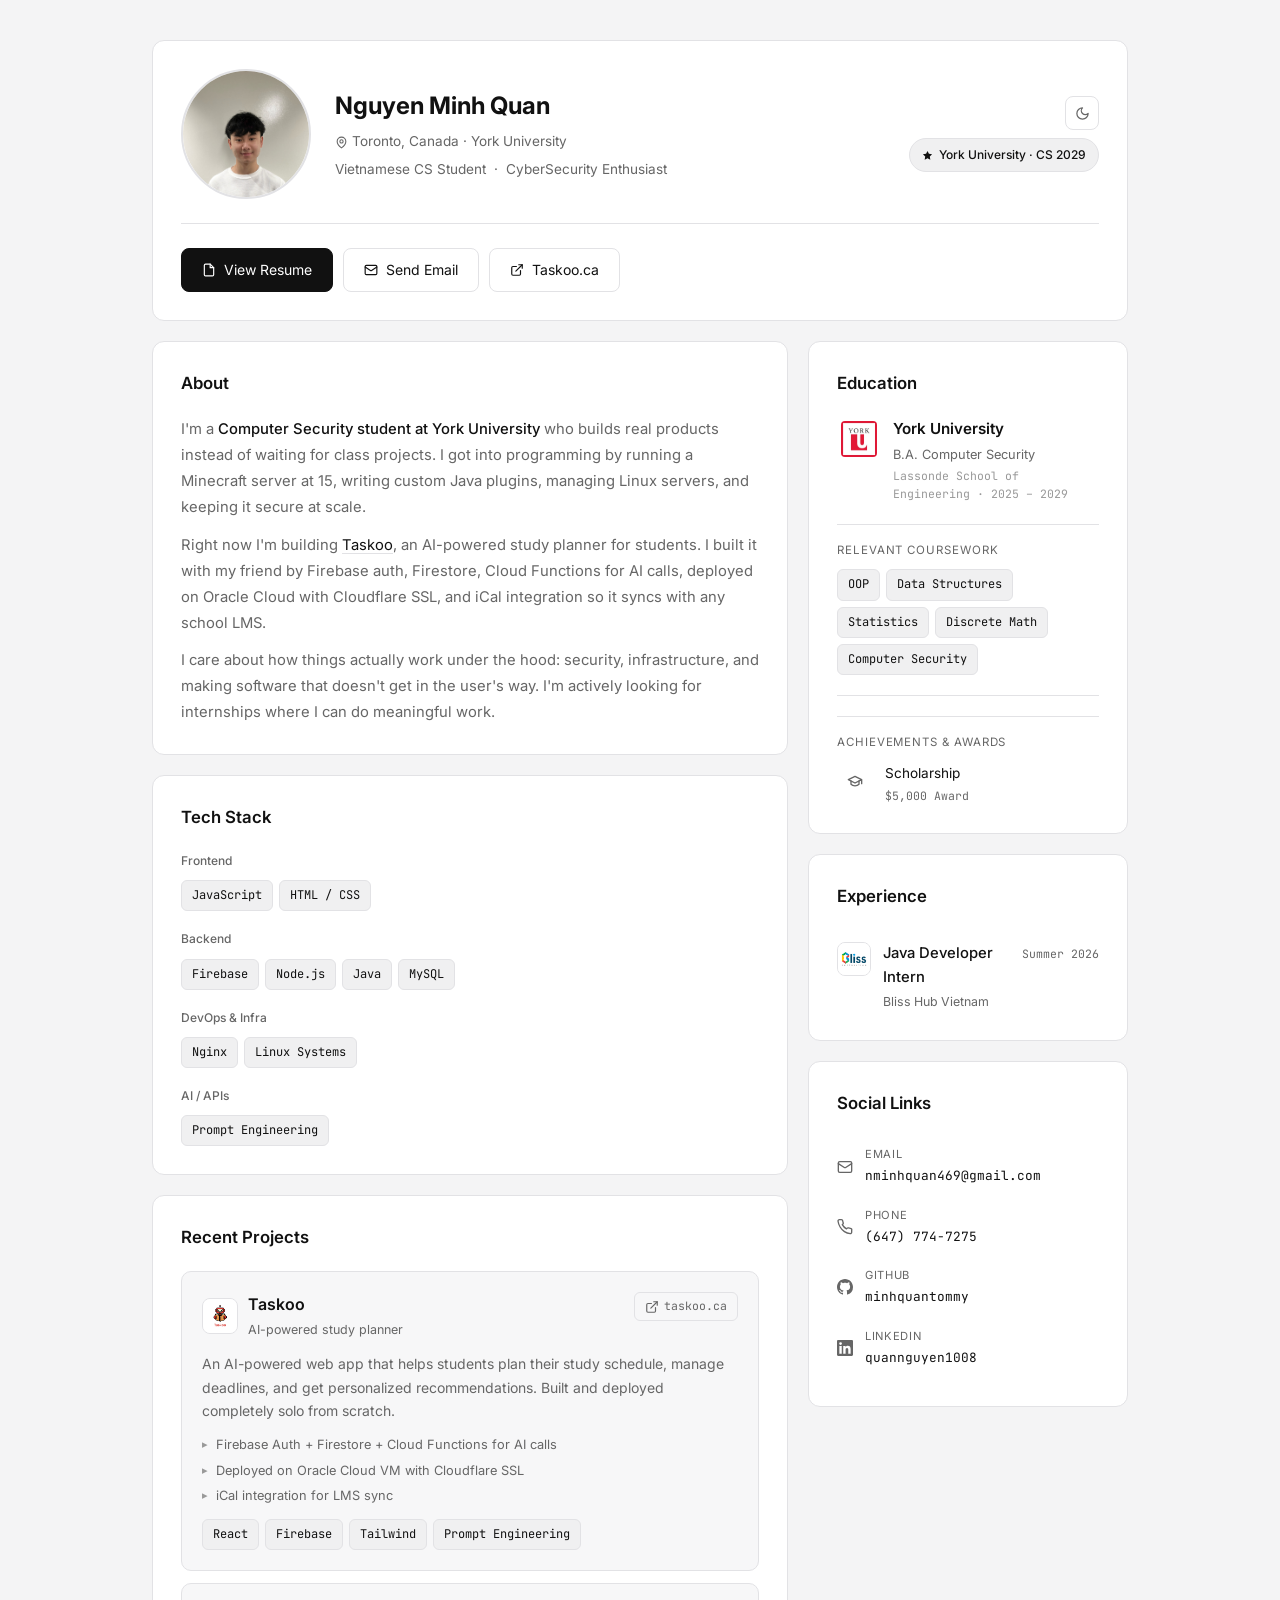
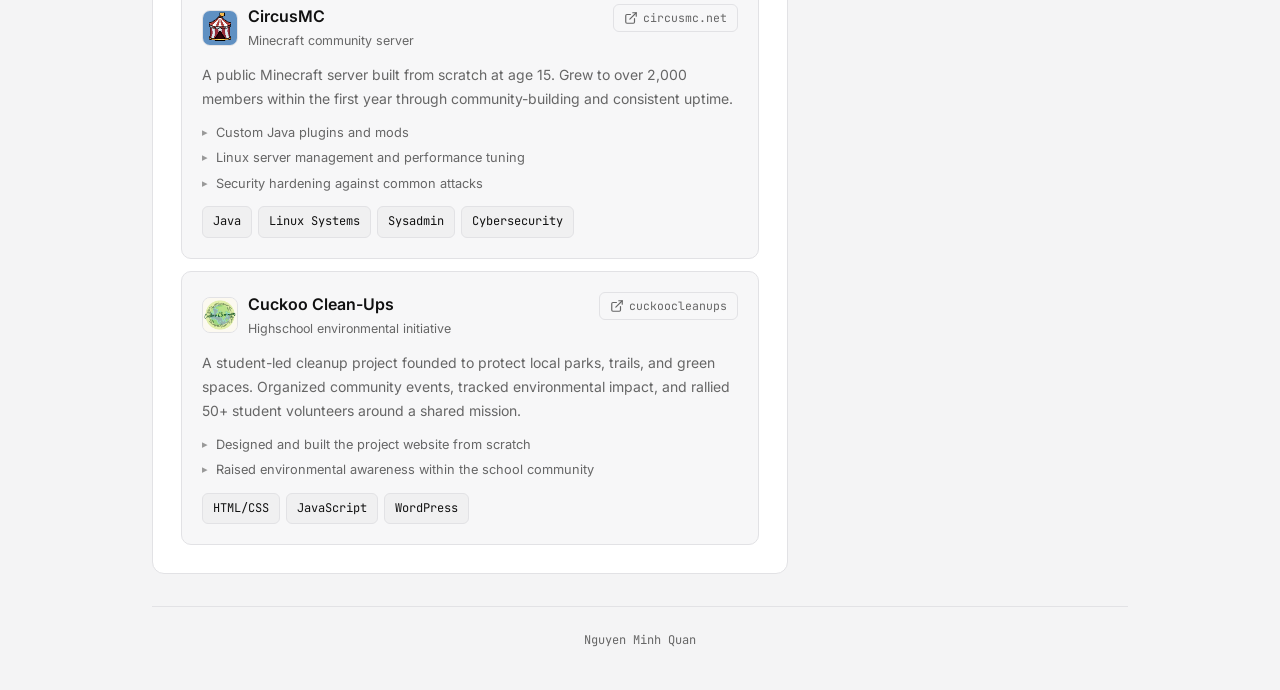
==== commit 365d7c24: "feat: smooth avatar crossfade between light and dark mode" ====
--- a/index.html
+++ b/index.html
@@ -17,7 +17,10 @@
   
   <header class="profile">
     <div class="profile-top">
-      <img class="profile-avatar" src="assests/Ava LinkedIn.png" alt="Nguyen Minh Quan" />
+      <div class="profile-avatar-wrap">
+        <img class="profile-avatar avatar-dark" src="assests/AvatarDarkMode.png" alt="Nguyen Minh Quan" />
+        <img class="profile-avatar avatar-light" src="assests/Ava LinkedIn.png" alt="Nguyen Minh Quan" />
+      </div>
 
       <div class="profile-info">
         <h1 class="profile-name">Nguyen Minh Quan</h1>
--- a/style.css
+++ b/style.css
@@ -137,20 +137,36 @@
   flex-wrap: wrap;
 }
 
+.profile-avatar-wrap {
+  position: relative;
+  width: 130px;
+  height: 130px;
+  flex-shrink: 0;
+}
+.profile-avatar-wrap:hover .profile-avatar {
+  border-color: var(--muted-dark);
+  transform: scale(1.04);
+}
 .profile-avatar {
+  position: absolute;
+  top: 0;
+  left: 0;
   width: 130px;
   height: 130px;
   border-radius: 50%;
   object-fit: cover;
   object-position: top;
   border: 2px solid var(--border);
-  flex-shrink: 0;
-  transition: border-color 0.3s var(--ease), transform 0.3s var(--ease);
-}
-.profile-avatar:hover {
-  border-color: var(--muted-dark);
-  transform: scale(1.04);
-}
+  transition: opacity 0.4s var(--ease), border-color 0.3s var(--ease), transform 0.3s var(--ease);
+}
+
+/* Dark mode (default): dark avatar visible, light avatar hidden */
+.avatar-dark  { opacity: 1; }
+.avatar-light { opacity: 0; }
+
+/* Light mode: light avatar visible, dark avatar hidden */
+:root.light .avatar-dark  { opacity: 0; }
+:root.light .avatar-light { opacity: 1; }
 
 .profile-info { flex: 1; min-width: 0; }
 
@@ -388,14 +404,14 @@
 .edu-divider { border: none; border-top: 1px solid var(--border); margin: 20px 0; }
 
 .awards-grid {
-  display: grid;
-  grid-template-columns: repeat(2, 1fr);
+  display: flex;
+  flex-direction: column;
   gap: 12px;
   margin-top: 12px;
 }
 .award-entry {
   display: flex;
-  align-items: center;
+  align-items: flex-start;
   gap: 12px;
 }
 .award-entry-icon {
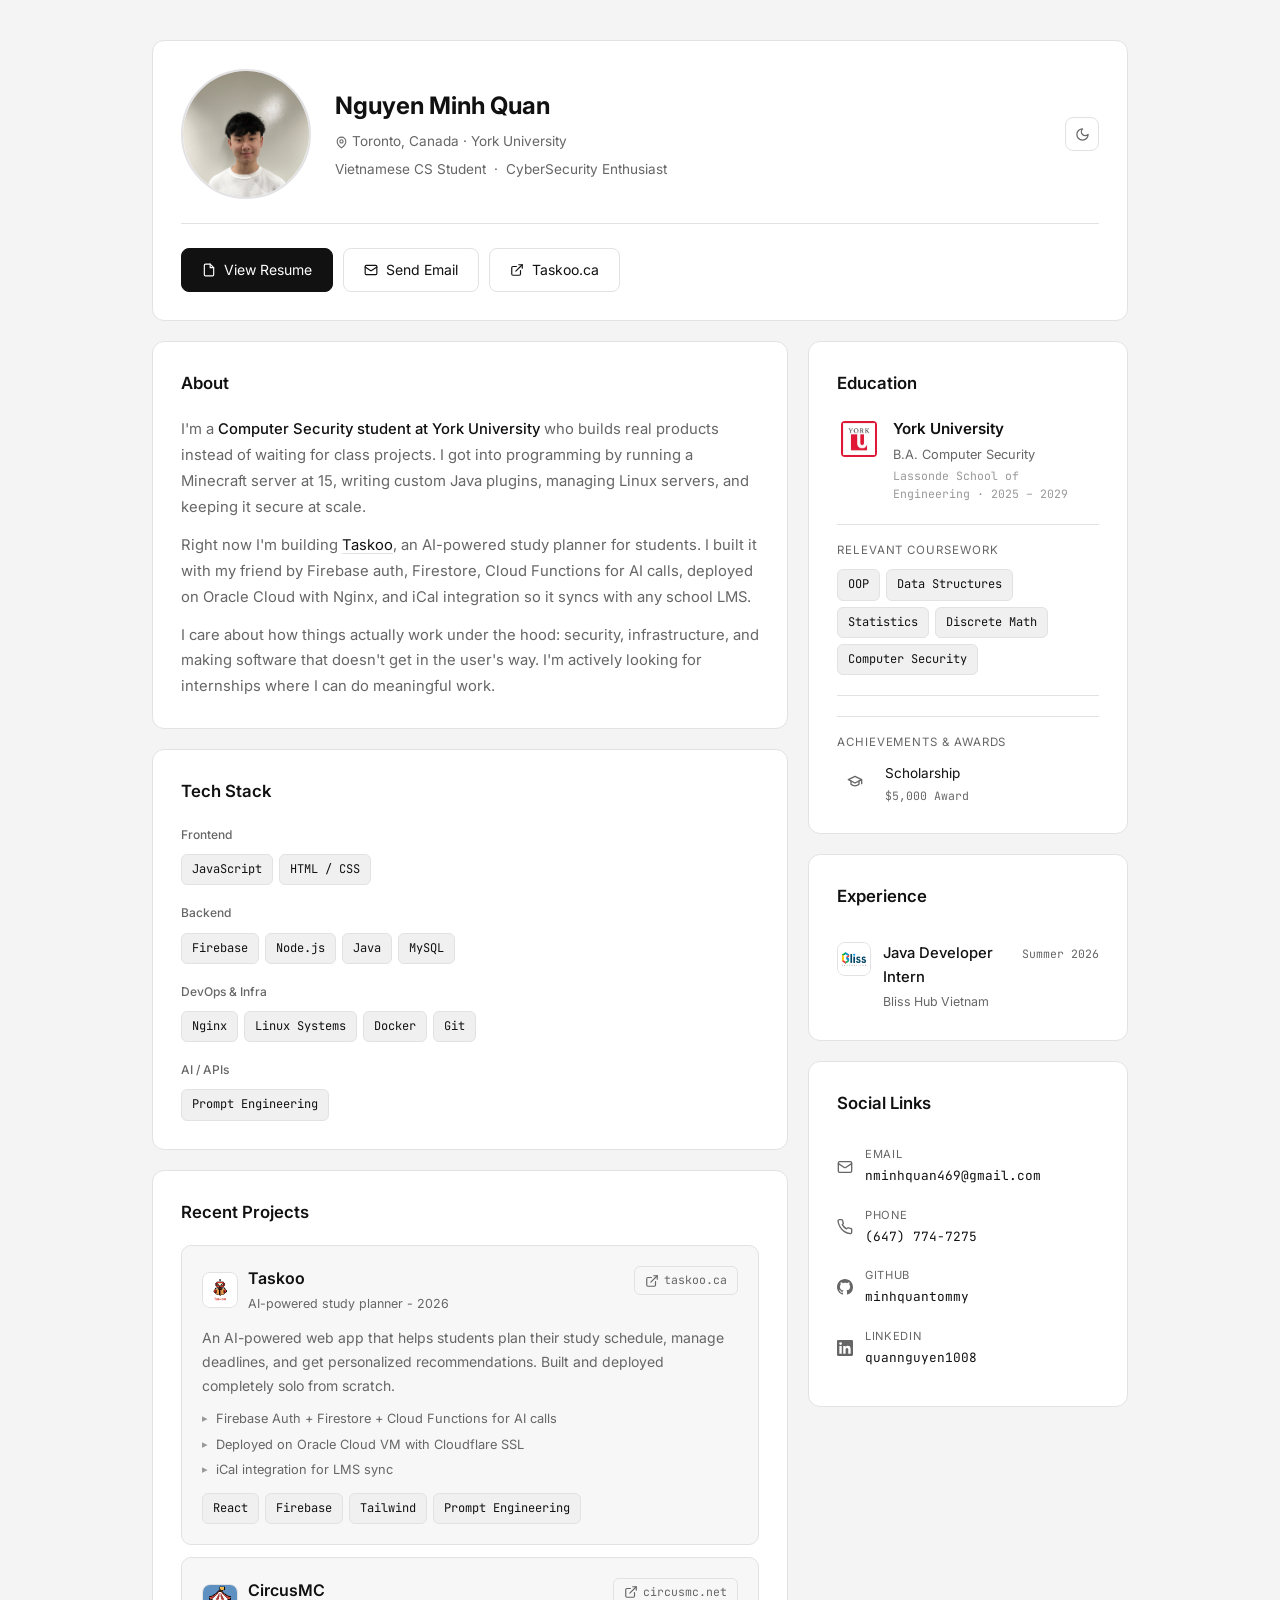
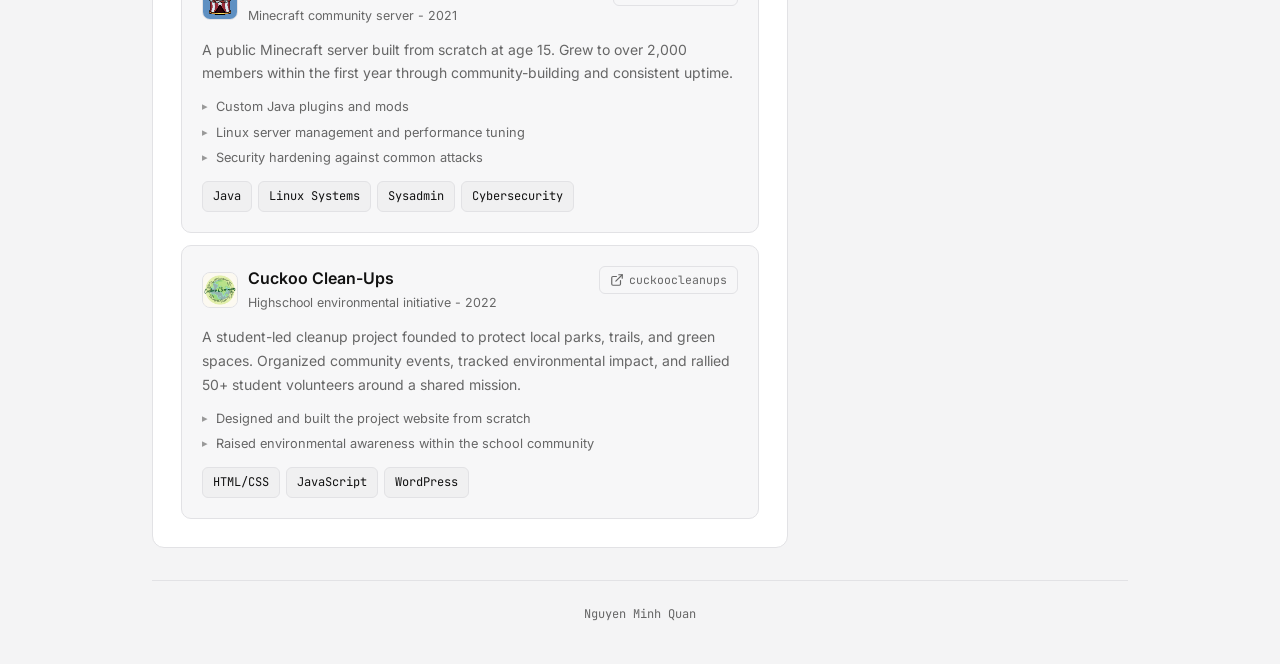
==== commit 0d307ba6: "Change sth in index.html" ====
--- a/index.html
+++ b/index.html
@@ -31,7 +31,7 @@
         <p class="profile-title">Vietnamese CS Student &nbsp;·&nbsp; CyberSecurity Enthusiast</p>
       </div>
 
-      <div style="display:flex;flex-direction:column;align-items:flex-end;gap:8px;flex-shrink:0;">
+      <div class="profile-meta" style="display:flex;flex-direction:column;align-items:flex-end;gap:8px;flex-shrink:0;">
         <button id="theme-toggle" aria-label="Toggle light/dark mode">
           <span class="icon-dark">
             <!-- sun -->
@@ -42,10 +42,7 @@
             <svg width="15" height="15" viewBox="0 0 24 24" fill="none" stroke="currentColor" stroke-width="2" stroke-linecap="round" stroke-linejoin="round"><path d="M12 3a6 6 0 0 0 9 9 9 9 0 1 1-9-9Z"/></svg>
           </span>
         </button>
-        <span class="profile-badge">
-          <svg width="11" height="11" viewBox="0 0 24 24" fill="currentColor"><path d="M12 2l3.09 6.26L22 9.27l-5 4.87 1.18 6.88L12 17.77l-6.18 3.25L7 14.14 2 9.27l6.91-1.01L12 2z"/></svg>
-          York University · CS 2029
-        </span>
+
       </div>
     </div>
 
@@ -77,7 +74,7 @@
           <h2 class="card-title" id="about-heading">About</h2>
           <div class="about-body">
             <p>I'm a <strong>Computer Security student at York University</strong> who builds real products instead of waiting for class projects. I got into programming by running a Minecraft server at 15, writing custom Java plugins, managing Linux servers, and keeping it secure at scale.</p>
-            <p>Right now I'm building <a href="https://taskoo.ca" target="_blank">Taskoo</a>, an AI-powered study planner for students. I built it with my friend by Firebase auth, Firestore, Cloud Functions for AI calls, deployed on Oracle Cloud with Cloudflare SSL, and iCal integration so it syncs with any school LMS.</p>
+            <p>Right now I'm building <a href="https://taskoo.ca" target="_blank">Taskoo</a>, an AI-powered study planner for students. I built it with my friend by Firebase auth, Firestore, Cloud Functions for AI calls, deployed on Oracle Cloud with Nginx, and iCal integration so it syncs with any school LMS.</p>
             <p>I care about how things actually work under the hood: security, infrastructure, and making software that doesn't get in the user's way. I'm actively looking for internships where I can do meaningful work.</p>
           </div>
         </section>
@@ -109,6 +106,8 @@
             <div class="tags">
               <span class="tag">Nginx</span>
               <span class="tag">Linux Systems</span>
+              <span class="tag">Docker</span>
+              <span class="tag">Git</span>
             </div>
           </div>
 
@@ -131,7 +130,7 @@
                   <img class="project-logo" src="assests/Taskoo Logo.png" alt="Taskoo" />
                   <div>
                     <h3 class="project-title">Taskoo</h3>
-                    <p class="project-subtitle">AI-powered study planner</p>
+                    <p class="project-subtitle">AI-powered study planner - 2026</p>
                   </div>
                 </div>
                 <a href="https://taskoo.ca" target="_blank" class="project-link" aria-label="Open Taskoo">
@@ -159,7 +158,7 @@
                   <img class="project-logo" src="assests/circusmc.PNG" alt="CircusMC" />
                   <div>
                     <h3 class="project-title">CircusMC</h3>
-                    <p class="project-subtitle">Minecraft community server</p>
+                    <p class="project-subtitle">Minecraft community server - 2021</p>
                   </div>
                 </div>
                 <a href="https://circusmc.net" target="_blank" class="project-link" aria-label="Open CircusMC">
@@ -187,7 +186,7 @@
                   <img class="project-logo" src="assests/Cuckoo.png" alt="CircusMC" />
                   <div>
                     <h3 class="project-title">Cuckoo Clean-Ups</h3>
-                    <p class="project-subtitle">Highschool environmental initiative</p>
+                    <p class="project-subtitle">Highschool environmental initiative - 2022</p>
                   </div>
                 </div>
                 <a href="https://www.instagram.com/cuckoocleanups/" target="_blank" class="project-link" aria-label="Open CircusMC">
--- a/style.css
+++ b/style.css
@@ -11,7 +11,6 @@
   --white:        #ffffff;
   --black:        #000000;
   --tag-bg:       #0f0f0f;
-  --exp-initial-bg: #0f0f0f;
   --project-card-bg: #0f0f0f;
   --card-spotlight: #242424;
 
@@ -31,14 +30,13 @@
   --white:        #111111;
   --black:        #ffffff;
   --tag-bg:       #f0f0f1;
-  --exp-initial-bg: #f0f0f1;
   --project-card-bg: #f7f7f8;
   --card-spotlight: #f9f9f9;
 }
 
 /* Transition all colour changes smoothly */
 body, .card, .profile, .btn, .tag, .project-card,
-.exp-initial, .contact-item, .stat-row {
+.contact-item {
   transition-property: background, background-color, border-color, color, box-shadow;
   transition-duration: 0.3s;
   transition-timing-function: var(--ease);
@@ -67,17 +65,6 @@
 ::-webkit-scrollbar-track { background: var(--bg); }
 ::-webkit-scrollbar-thumb { background: var(--border); border-radius: 2px; }
 ::-webkit-scrollbar-thumb:hover { background: var(--muted-dark); }
-
-/* ── Scroll reveal ────────────────────────────────────── */
-.reveal {
-  opacity: 0;
-  transform: translateY(24px);
-  transition: opacity 0.6s var(--ease), transform 0.6s var(--ease);
-}
-.reveal.visible {
-  opacity: 1;
-  transform: translateY(0);
-}
 
 /* ── Layout ───────────────────────────────────────────── */
 .page {
@@ -438,25 +425,6 @@
   border-top: 1px solid var(--border);
 }
 
-/* ── Stats ────────────────────────────────────────────── */
-.stat-row {
-  display: flex;
-  justify-content: space-between;
-  align-items: center;
-  padding: 10px 0;
-  border-bottom: 1px solid var(--border);
-  transition: padding-left 0.2s var(--ease);
-}
-.stat-row:hover { padding-left: 4px; }
-.stat-row:last-child { border-bottom: none; }
-.stat-label { font-size: 0.875rem; color: var(--muted); }
-.stat-value {
-  font-family: 'JetBrains Mono', monospace;
-  font-size: 0.875rem;
-  font-weight: 600;
-  color: var(--text);
-}
-
 /* ── Experience ───────────────────────────────────────── */
 .exp-item {
   display: flex;
@@ -468,23 +436,6 @@
 }
 .exp-item:hover { padding-left: 4px; }
 .exp-item:last-child { border-bottom: none; padding-bottom: 0; }
-.exp-initial {
-  width: 34px;
-  height: 34px;
-  border-radius: 8px;
-  background: var(--exp-initial-bg);
-  border: 1px solid var(--border);
-  display: flex;
-  align-items: center;
-  justify-content: center;
-  font-family: 'JetBrains Mono', monospace;
-  font-size: 0.75rem;
-  font-weight: 700;
-  color: var(--text);
-  flex-shrink: 0;
-  transition: border-color 0.2s, background 0.2s;
-}
-.exp-item:hover .exp-initial { background: var(--border); border-color: var(--muted-dark); }
 .exp-logo {
   width: 34px;
   height: 34px;
@@ -533,13 +484,69 @@
 
 /* ── Responsive ───────────────────────────────────────── */
 @media (max-width: 768px) {
+  /* Page */
+  .page { padding: 14px; }
+
+  /* Grid */
   .grid { grid-template-columns: 1fr; }
-  .projects-grid { grid-template-columns: 1fr; }
-  .profile-top { flex-direction: column; }
+
+  /* Profile header */
+  .profile { padding: 20px; position: relative; }
+  .profile-top {
+    flex-direction: column;
+    align-items: center;
+    text-align: center;
+    gap: 12px;
+  }
+  .profile-info { text-align: center; }
+  .profile-location { justify-content: center; }
+
+  /* Float theme toggle + badge to top-right corner */
+  .profile-meta {
+    position: absolute !important;
+    top: 16px;
+    right: 16px;
+    flex-shrink: 0;
+  }
+
+  /* CTAs: two per row then wrap */
+  .profile-ctas {
+    gap: 8px;
+    margin-top: 16px;
+    padding-top: 16px;
+  }
+  .profile-ctas .btn {
+    flex: 1 1 calc(50% - 4px);
+    justify-content: center;
+    min-width: 0;
+    font-size: 0.8rem;
+    padding: 9px 12px;
+  }
+
+  /* Cards */
+  .card { padding: 20px; }
+
+  /* Project cards */
+  .project-link {
+    font-size: 0.68rem;
+    padding: 3px 8px;
+  }
+
+  /* Education tags */
+  .tags { gap: 5px; }
+  .tag { font-size: 0.7rem; padding: 4px 8px; }
+
+  /* Experience */
+  .exp-period { font-size: 0.68rem; }
+
+  /* Contact */
+  .contact-value { font-size: 0.75rem; word-break: break-all; }
+
+  /* Awards */
+  .award-entry-title { font-size: 0.82rem; }
 }
 
 /* ── Reduced motion ───────────────────────────────────── */
 @media (prefers-reduced-motion: reduce) {
   *, *::before, *::after { transition-duration: 0.01ms !important; animation-duration: 0.01ms !important; }
-  .reveal { opacity: 1; transform: none; }
-}
+}
